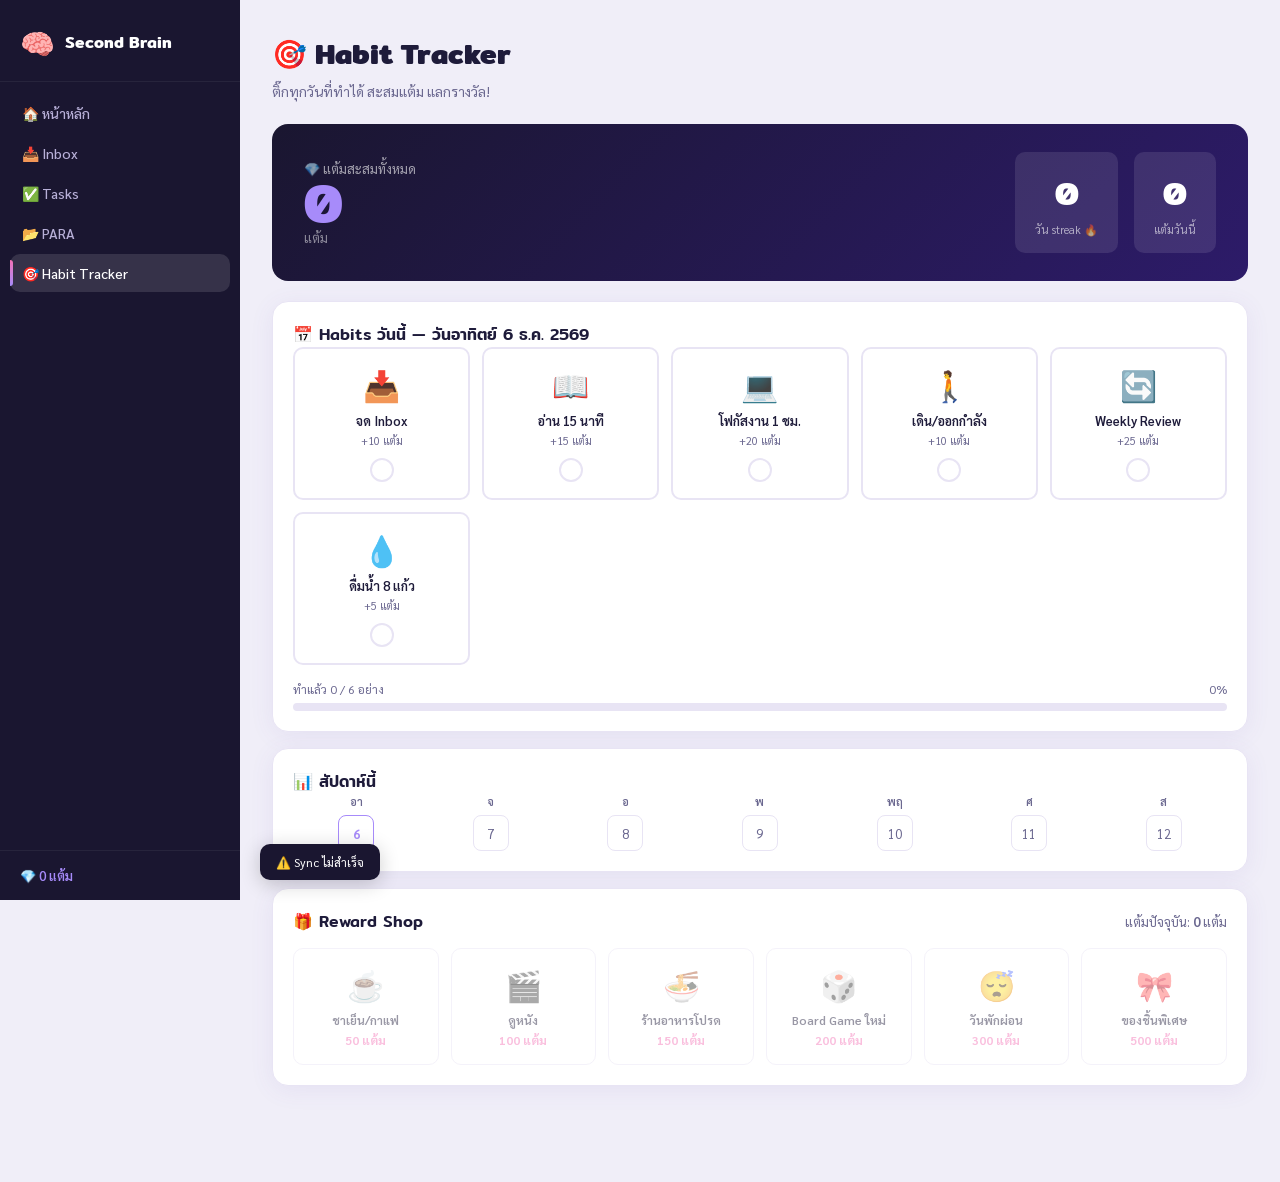
==== habit.html @ 5a7d234f "Initial commit — Second Brain personal productivity system - Static web app with HTML/CSS/JS - Inbox" ====
<!DOCTYPE html>
<html lang="th">
<head>
<meta charset="UTF-8">
<meta name="viewport" content="width=device-width, initial-scale=1.0">
<title>🎯 Habit Tracker — Second Brain</title>
<link href="https://fonts.googleapis.com/css2?family=Sarabun:wght@300;400;500;600;700&family=Mitr:wght@400;500;600;700&display=swap" rel="stylesheet">
<link rel="stylesheet" href="css/style.css">
</head>
<body>
<nav class="sidebar">
  <div class="sidebar-logo"><span class="logo-icon">🧠</span><span class="logo-text">Second Brain</span></div>
  <div class="sidebar-nav">
    <a href="index.html" class="nav-item">🏠 หน้าหลัก</a>
    <a href="inbox.html" class="nav-item">📥 Inbox <span class="badge" id="inbox-badge">0</span></a>
    <a href="tasks.html" class="nav-item">✅ Tasks</a>
    <a href="para.html" class="nav-item">📂 PARA</a>
    <a href="habit.html" class="nav-item active">🎯 Habit Tracker</a>
  </div>
  <div class="sidebar-footer"><div class="points-mini">💎 <span id="nav-points">0</span> แต้ม</div></div>
</nav>

<main class="main-content">
  <div class="page-header">
    <h1 class="page-title">🎯 Habit Tracker</h1>
    <p class="page-desc">ติ๊กทุกวันที่ทำได้ สะสมแต้ม แลกรางวัล!</p>
  </div>

  <!-- POINTS BAR -->
  <div class="points-hero">
    <div class="points-left">
      <div class="points-label">💎 แต้มสะสมทั้งหมด</div>
      <div class="points-big" id="total-points">0</div>
      <div class="points-sub">แต้ม</div>
    </div>
    <div class="points-right">
      <div class="streak-box">
        <div class="streak-num" id="streak-num">0</div>
        <div class="streak-label">วัน streak 🔥</div>
      </div>
      <div class="streak-box">
        <div class="streak-num" id="today-score">0</div>
        <div class="streak-label">แต้มวันนี้</div>
      </div>
    </div>
  </div>

  <!-- TODAY HABITS -->
  <div class="card">
    <h3 class="card-title">📅 Habits วันนี้ — <span id="today-date"></span></h3>
    <div class="habit-grid" id="habit-grid"></div>
    <div class="habit-progress">
      <div class="progress-label">
        <span>ทำแล้ว <span id="done-count">0</span> / <span id="total-count">0</span> อย่าง</span>
        <span id="progress-pct">0%</span>
      </div>
      <div class="progress-track"><div class="progress-fill" id="progress-fill" style="width:0%"></div></div>
    </div>
  </div>

  <!-- WEEKLY VIEW -->
  <div class="card">
    <h3 class="card-title">📊 สัปดาห์นี้</h3>
    <div class="week-grid" id="week-grid"></div>
  </div>

  <!-- REWARD SHOP -->
  <div class="card">
    <div class="card-header-row">
      <h3 class="card-title">🎁 Reward Shop</h3>
      <span class="card-desc">แต้มปัจจุบัน: <strong id="shop-points">0</strong> แต้ม</span>
    </div>
    <div class="reward-grid" id="reward-grid"></div>
  </div>

  <!-- REDEEM LOG -->
  <div class="card" id="redeem-log-card" style="display:none">
    <h3 class="card-title">🎉 รางวัลที่แลกไปแล้ว</h3>
    <div id="redeem-log"></div>
  </div>
</main>

<div class="toast" id="toast"></div>

<script src="js/app.js"></script>
<script src="js/habit.js"></script>
</body>
</html>
---- css/style.css ----
:root {
  --bg: #f0eef8;
  --sidebar-bg: #1a1630;
  --sidebar-text: #b8b0d8;
  --sidebar-active: #fff;
  --sidebar-active-bg: rgba(255,255,255,0.12);
  --pink: #f472b6;
  --purple: #a78bfa;
  --blue: #60a5fa;
  --green: #34d399;
  --yellow: #fbbf24;
  --red: #f87171;
  --card: #ffffff;
  --text: #1e1b3a;
  --mid: #6b6890;
  --light: #b8b4d0;
  --border: #e8e4f4;
  --shadow: 0 4px 24px rgba(100,80,180,0.08);
  --shadow-lg: 0 8px 40px rgba(100,80,180,0.14);
  --radius: 16px;
  --radius-sm: 10px;
}

* { box-sizing: border-box; margin: 0; padding: 0; }

body {
  font-family: 'Sarabun', sans-serif;
  background: var(--bg);
  color: var(--text);
  display: flex;
  min-height: 100vh;
}

/* ===== SIDEBAR ===== */
.sidebar {
  width: 240px; flex-shrink: 0;
  background: var(--sidebar-bg);
  display: flex; flex-direction: column;
  position: fixed; top: 0; left: 0; bottom: 0;
  z-index: 100; padding: 0;
}

.sidebar-logo {
  display: flex; align-items: center; gap: 10px;
  padding: 24px 20px 20px;
  border-bottom: 1px solid rgba(255,255,255,0.06);
}
.logo-icon { font-size: 28px; }
.logo-text { font-family: 'Mitr', sans-serif; font-size: 16px; font-weight: 600; color: white; }

.sidebar-nav { flex: 1; padding: 12px 10px; display: flex; flex-direction: column; gap: 2px; }
.nav-item {
  display: flex; align-items: center; gap: 8px;
  padding: 10px 12px; border-radius: var(--radius-sm);
  color: var(--sidebar-text); text-decoration: none;
  font-size: 14px; font-weight: 500; transition: all 0.2s;
  position: relative;
}
.nav-item:hover { background: rgba(255,255,255,0.07); color: white; }
.nav-item.active { background: var(--sidebar-active-bg); color: white; }
.nav-item.active::before {
  content: ''; position: absolute; left: 0; top: 6px; bottom: 6px;
  width: 3px; background: linear-gradient(180deg, var(--pink), var(--purple));
  border-radius: 0 3px 3px 0;
}

.badge {
  margin-left: auto; background: var(--pink); color: white;
  font-size: 10px; font-weight: 700; padding: 2px 7px;
  border-radius: 20px; min-width: 20px; text-align: center;
}
.badge[data-count="0"], .badge:empty { display: none; }

.sidebar-footer {
  padding: 16px 20px;
  border-top: 1px solid rgba(255,255,255,0.06);
}
.points-mini { color: var(--purple); font-size: 13px; font-weight: 600; }

/* ===== MAIN ===== */
.main-content {
  margin-left: 240px; flex: 1;
  padding: 32px 32px 80px;
  max-width: calc(100vw - 240px);
}

/* ===== HERO ===== */
.hero-section {
  border-radius: 24px; overflow: hidden;
  position: relative; margin-bottom: 28px;
  min-height: 180px;
}
.hero-bg {
  position: absolute; inset: 0;
  background: linear-gradient(135deg, #667eea 0%, #764ba2 40%, #f093fb 100%);
}
.hero-bg::after {
  content: ''; position: absolute; inset: 0;
  background: url("data:image/svg+xml,%3Csvg width='80' height='80' viewBox='0 0 80 80' xmlns='http://www.w3.org/2000/svg'%3E%3Cg fill='rgba(255,255,255,0.04)'%3E%3Ccircle cx='40' cy='40' r='20'/%3E%3Ccircle cx='0' cy='0' r='20'/%3E%3Ccircle cx='80' cy='80' r='20'/%3E%3C/g%3E%3C/svg%3E");
}
.hero-inner {
  position: relative; z-index: 1;
  padding: 32px 36px;
  display: flex; align-items: center; justify-content: space-between; gap: 24px;
  flex-wrap: wrap;
}
.hero-title { font-family: 'Mitr', sans-serif; font-size: 28px; font-weight: 700; color: white; }
.hero-sub { font-size: 14px; color: rgba(255,255,255,0.8); margin-top: 6px; font-style: italic; }
.hero-date { font-size: 13px; color: rgba(255,255,255,0.6); margin-top: 4px; }
.hero-stats { display: flex; gap: 14px; flex-wrap: wrap; }
.stat-card {
  background: rgba(255,255,255,0.18); backdrop-filter: blur(8px);
  border-radius: 14px; padding: 14px 20px; text-align: center;
  border: 1px solid rgba(255,255,255,0.2); min-width: 80px;
}
.stat-num { font-family: 'Mitr', sans-serif; font-size: 26px; font-weight: 700; color: white; }
.stat-label { font-size: 11px; color: rgba(255,255,255,0.75); margin-top: 2px; }

/* ===== SECTION ===== */
.section { margin-bottom: 24px; }
.section-header { display: flex; align-items: baseline; gap: 10px; margin-bottom: 14px; }
.section-title { font-family: 'Mitr', sans-serif; font-size: 18px; font-weight: 600; color: var(--text); }
.section-sub { font-size: 13px; color: var(--light); }

/* ===== CARD ===== */
.card {
  background: var(--card); border-radius: var(--radius);
  padding: 20px; margin-bottom: 16px;
  box-shadow: var(--shadow); border: 1px solid var(--border);
}
.card-header-row { display: flex; align-items: center; justify-content: space-between; margin-bottom: 14px; }
.card-title { font-family: 'Mitr', sans-serif; font-size: 16px; font-weight: 500; color: var(--text); }
.card-desc { font-size: 13px; color: var(--mid); }

/* ===== PAGE HEADER ===== */
.page-header { margin-bottom: 24px; }
.page-title { font-family: 'Mitr', sans-serif; font-size: 28px; font-weight: 700; color: var(--text); }
.page-desc { font-size: 14px; color: var(--mid); margin-top: 6px; }

/* ===== INFO BANNER ===== */
.info-banner {
  background: linear-gradient(135deg, #fef9e0, #fef3c7);
  border: 1px solid #fde68a; border-radius: var(--radius-sm);
  padding: 12px 16px; display: flex; gap: 10px; align-items: center;
  font-size: 13px; color: #92400e; margin-bottom: 16px;
}

/* ===== CAPTURE ===== */
.capture-box { display: flex; gap: 10px; }
.capture-input {
  flex: 1; padding: 12px 16px; border-radius: var(--radius-sm);
  border: 1.5px solid var(--border); font-family: 'Sarabun', sans-serif;
  font-size: 14px; color: var(--text); outline: none; transition: border-color 0.2s;
  background: #fafaf8;
}
.capture-input:focus { border-color: var(--purple); background: white; }
.capture-btn {
  padding: 12px 20px; border-radius: var(--radius-sm);
  background: linear-gradient(135deg, var(--purple), var(--pink));
  border: none; color: white; font-family: 'Mitr', sans-serif;
  font-size: 14px; cursor: pointer; transition: all 0.2s; white-space: nowrap;
}
.capture-btn:hover { opacity: 0.9; transform: translateY(-1px); box-shadow: 0 4px 16px rgba(167,139,250,0.4); }

/* ===== FOCUS CARDS ===== */
.focus-grid { display: flex; flex-direction: column; gap: 10px; }
.focus-card {
  display: flex; align-items: center; gap: 14px;
  background: white; border-radius: var(--radius-sm);
  padding: 14px 16px; border: 1.5px solid var(--border);
  transition: all 0.2s;
}
.focus-card:hover { border-color: var(--purple); }
.focus-card.done { opacity: 0.5; }
.focus-card.done .focus-input { text-decoration: line-through; }
.priority-badge {
  font-family: 'Mitr', sans-serif; font-size: 12px; font-weight: 700;
  width: 32px; height: 32px; border-radius: 50%; flex-shrink: 0;
  display: flex; align-items: center; justify-content: center; color: white;
}
.priority-1 .priority-badge { background: linear-gradient(135deg, #f87171, #ef4444); }
.priority-2 .priority-badge { background: linear-gradient(135deg, #fbbf24, #f59e0b); }
.priority-3 .priority-badge { background: linear-gradient(135deg, #34d399, #10b981); }
.focus-input {
  flex: 1; border: none; outline: none; font-family: 'Sarabun', sans-serif;
  font-size: 14px; color: var(--text); background: transparent;
}
.focus-check {
  width: 28px; height: 28px; border-radius: 50%; border: 2px solid var(--border);
  display: flex; align-items: center; justify-content: center;
  cursor: pointer; transition: all 0.2s; font-size: 12px; color: transparent;
  flex-shrink: 0;
}
.focus-check:hover { border-color: var(--green); color: var(--green); }
.focus-card.done .focus-check { background: var(--green); border-color: var(--green); color: white; }

/* ===== INBOX PREVIEW ===== */
.inbox-preview { margin-top: 12px; display: flex; flex-direction: column; gap: 6px; }
.inbox-preview-item {
  display: flex; align-items: center; gap: 10px;
  background: white; border-radius: var(--radius-sm);
  padding: 10px 14px; border: 1px solid var(--border);
  font-size: 13px; animation: fadeUp 0.3s ease;
}
.inbox-dot { width: 6px; height: 6px; border-radius: 50%; background: var(--purple); flex-shrink: 0; }

/* ===== NAV CARDS ===== */
.nav-cards { display: grid; grid-template-columns: repeat(auto-fit, minmax(200px, 1fr)); gap: 16px; }
.nav-card {
  border-radius: var(--radius); padding: 22px;
  text-decoration: none; color: inherit;
  transition: all 0.25s; position: relative; overflow: hidden;
  border: 1px solid transparent;
}
.nav-card:hover { transform: translateY(-3px); box-shadow: var(--shadow-lg); }
.nav-card-icon { font-size: 32px; margin-bottom: 10px; display: block; }
.nav-card-title { font-family: 'Mitr', sans-serif; font-size: 16px; font-weight: 600; margin-bottom: 4px; }
.nav-card-desc { font-size: 12px; opacity: 0.8; margin-bottom: 10px; line-height: 1.5; }
.nav-card-count { font-size: 12px; font-weight: 600; opacity: 0.7; }
.inbox-card { background: linear-gradient(135deg, #fdf4ff, #fce7f3); border-color: #f9a8d4; color: #9d174d; }
.tasks-card { background: linear-gradient(135deg, #eff6ff, #dbeafe); border-color: #93c5fd; color: #1e40af; }
.para-card { background: linear-gradient(135deg, #f0fdf4, #dcfce7); border-color: #86efac; color: #166534; }
.habit-card { background: linear-gradient(135deg, #fffbeb, #fef3c7); border-color: #fcd34d; color: #92400e; }

/* ===== RULES GRID ===== */
.rules-grid { display: grid; grid-template-columns: repeat(auto-fit, minmax(220px, 1fr)); gap: 14px; }
.rule-card {
  background: white; border-radius: var(--radius-sm);
  padding: 18px; border: 1px solid var(--border);
}
.rule-icon { font-size: 24px; margin-bottom: 8px; }
.rule-title { font-family: 'Mitr', sans-serif; font-size: 14px; font-weight: 600; margin-bottom: 6px; }
.rule-desc { font-size: 12px; color: var(--mid); line-height: 1.6; }

/* ===== ITEM LIST (Inbox) ===== */
.item-list { display: flex; flex-direction: column; gap: 6px; min-height: 60px; }
.item-row {
  display: flex; align-items: center; gap: 10px;
  background: #fafaf8; border-radius: var(--radius-sm);
  padding: 11px 14px; border: 1px solid var(--border);
  transition: all 0.2s; font-size: 13px;
}
.item-row:hover { border-color: var(--purple); }
.item-row.done-item { opacity: 0.45; }
.item-row.done-item .item-text { text-decoration: line-through; }
.item-text { flex: 1; color: var(--text); }
.item-tag {
  font-size: 11px; padding: 2px 8px; border-radius: 8px;
  background: #f0eaff; color: #7c3aed; font-weight: 500;
}
.item-btn {
  background: none; border: none; cursor: pointer; font-size: 13px;
  padding: 3px 8px; border-radius: 6px; color: var(--mid);
  transition: all 0.15s;
}
.item-btn:hover { background: var(--border); color: var(--text); }
.empty-state { text-align: center; padding: 30px; color: var(--light); font-size: 14px; }

/* ===== TASK FORM ===== */
.task-form { display: flex; gap: 8px; flex-wrap: wrap; }
.select-input, .date-input {
  padding: 11px 12px; border-radius: var(--radius-sm);
  border: 1.5px solid var(--border); font-family: 'Sarabun', sans-serif;
  font-size: 13px; color: var(--text); outline: none; background: #fafaf8;
  transition: border-color 0.2s;
}
.select-input:focus, .date-input:focus { border-color: var(--purple); }

.filter-row { display: flex; gap: 8px; flex-wrap: wrap; margin-bottom: 16px; }
.filter-btn {
  padding: 7px 16px; border-radius: 20px; border: 1.5px solid var(--border);
  background: white; font-family: 'Sarabun', sans-serif; font-size: 13px;
  cursor: pointer; transition: all 0.2s; color: var(--mid);
}
.filter-btn:hover { border-color: var(--purple); color: var(--purple); }
.filter-btn.active { background: var(--purple); border-color: var(--purple); color: white; }
.task-count { background: var(--border); border-radius: 20px; padding: 2px 10px; font-size: 12px; color: var(--mid); }
.task-list { display: flex; flex-direction: column; gap: 6px; min-height: 40px; }

.btn-outline {
  padding: 6px 14px; border-radius: var(--radius-sm);
  border: 1.5px solid var(--border); background: white;
  font-family: 'Sarabun', sans-serif; font-size: 12px;
  cursor: pointer; color: var(--mid); transition: all 0.2s;
}
.btn-outline:hover { border-color: var(--red); color: var(--red); }

/* ===== REVIEW CARD ===== */
.review-card { background: linear-gradient(135deg, #f0fdf4, #dcfce7); border-color: #86efac; }
.review-list { display: flex; flex-direction: column; gap: 10px; margin-top: 12px; }
.review-item { display: flex; align-items: center; gap: 10px; font-size: 14px; cursor: pointer; }
.review-item input { width: 16px; height: 16px; cursor: pointer; }

/* ===== MODAL ===== */
.modal {
  position: fixed; inset: 0; background: rgba(0,0,0,0.5);
  display: none; align-items: center; justify-content: center; z-index: 999;
}
.modal.open { display: flex; }
.modal-box { background: white; border-radius: var(--radius); padding: 28px; min-width: 300px; }
.modal-title { font-family: 'Mitr', sans-serif; font-size: 18px; margin-bottom: 16px; }
.modal-options { display: grid; grid-template-columns: 1fr 1fr; gap: 8px; margin-bottom: 12px; }
.modal-opt {
  padding: 12px; border-radius: var(--radius-sm); border: 1.5px solid var(--border);
  background: white; font-family: 'Sarabun', sans-serif; font-size: 14px;
  cursor: pointer; transition: all 0.2s;
}
.modal-opt:hover { border-color: var(--purple); background: #f5f0ff; }
.done-opt { grid-column: span 2; background: linear-gradient(135deg, #f0fdf4, #dcfce7); border-color: #86efac; }
.modal-cancel { width: 100%; padding: 10px; border-radius: var(--radius-sm); border: 1px solid var(--border); background: white; cursor: pointer; color: var(--mid); font-family: 'Sarabun', sans-serif; }

/* ===== HABIT ===== */
.points-hero {
  background: linear-gradient(135deg, #1a1630, #2d1b69);
  border-radius: var(--radius); padding: 28px 32px;
  display: flex; align-items: center; justify-content: space-between;
  margin-bottom: 20px; gap: 20px;
}
.points-label { font-size: 13px; color: rgba(255,255,255,0.6); }
.points-big { font-family: 'Mitr', sans-serif; font-size: 52px; font-weight: 700; color: #a78bfa; line-height: 1; }
.points-sub { font-size: 13px; color: rgba(255,255,255,0.5); }
.points-right { display: flex; gap: 16px; }
.streak-box { background: rgba(255,255,255,0.1); border-radius: var(--radius-sm); padding: 16px 20px; text-align: center; }
.streak-num { font-family: 'Mitr', sans-serif; font-size: 32px; font-weight: 700; color: white; }
.streak-label { font-size: 11px; color: rgba(255,255,255,0.6); margin-top: 4px; }

.habit-grid { display: grid; grid-template-columns: repeat(auto-fit, minmax(160px, 1fr)); gap: 12px; margin-bottom: 16px; }
.habit-card {
  background: white; border-radius: var(--radius-sm); padding: 16px;
  border: 2px solid var(--border); cursor: pointer; transition: all 0.2s; text-align: center;
}
.habit-card:hover { border-color: var(--purple); box-shadow: 0 4px 16px rgba(167,139,250,0.15); }
.habit-card.checked { background: linear-gradient(135deg, #f5f3ff, #ede9fe); border-color: var(--purple); }
.habit-emoji { font-size: 30px; display: block; margin-bottom: 8px; }
.habit-name { font-size: 13px; font-weight: 600; color: var(--text); margin-bottom: 4px; }
.habit-pts { font-size: 11px; color: var(--mid); margin-bottom: 10px; }
.habit-circle {
  width: 24px; height: 24px; border-radius: 50%;
  border: 2px solid var(--border); margin: 0 auto;
  display: flex; align-items: center; justify-content: center;
  font-size: 12px; transition: all 0.2s;
}
.habit-card.checked .habit-circle { background: var(--purple); border-color: var(--purple); color: white; }

.habit-progress { margin-top: 8px; }
.progress-label { display: flex; justify-content: space-between; font-size: 12px; color: var(--mid); margin-bottom: 6px; }
.progress-track { height: 8px; background: var(--border); border-radius: 10px; overflow: hidden; }
.progress-fill { height: 100%; background: linear-gradient(90deg, var(--purple), var(--pink)); border-radius: 10px; transition: width 0.5s ease; }

.week-grid { display: grid; grid-template-columns: repeat(7, 1fr); gap: 8px; }
.week-day { text-align: center; }
.week-day-name { font-size: 11px; color: var(--mid); margin-bottom: 6px; font-weight: 600; }
.week-day-box {
  width: 36px; height: 36px; border-radius: 8px; margin: 0 auto;
  display: flex; align-items: center; justify-content: center; font-size: 13px;
  border: 1.5px solid var(--border); color: var(--mid);
}
.week-day-box.today { border-color: var(--purple); color: var(--purple); font-weight: 700; }
.week-day-box.done { background: linear-gradient(135deg, var(--purple), var(--pink)); border-color: transparent; color: white; }

.reward-grid { display: grid; grid-template-columns: repeat(auto-fit, minmax(140px, 1fr)); gap: 12px; }
.reward-card {
  background: white; border-radius: var(--radius-sm); padding: 16px 12px;
  text-align: center; border: 1.5px solid var(--border);
  cursor: pointer; transition: all 0.2s;
}
.reward-card:hover:not(.locked) { border-color: var(--pink); box-shadow: 0 4px 16px rgba(244,114,182,0.15); }
.reward-card.locked { opacity: 0.45; cursor: not-allowed; }
.reward-emoji { font-size: 30px; display: block; margin-bottom: 8px; }
.reward-name { font-size: 12px; font-weight: 600; color: var(--text); margin-bottom: 4px; }
.reward-cost { font-size: 12px; color: var(--pink); font-weight: 700; }

.toast {
  position: fixed; bottom: 24px; right: 24px;
  background: #1a1630; color: white; padding: 14px 20px;
  border-radius: var(--radius-sm); font-size: 14px;
  box-shadow: var(--shadow-lg); opacity: 0; transition: opacity 0.3s;
  z-index: 9999; max-width: 300px;
}
.toast.show { opacity: 1; }

/* ===== PARA ===== */
.para-grid { display: grid; grid-template-columns: 1fr 1fr; gap: 16px; }
@media (max-width: 800px) { .para-grid { grid-template-columns: 1fr; } }
.para-card { background: white; border-radius: var(--radius); padding: 20px; border: 1.5px solid var(--border); }
.projects-card { border-top: 4px solid var(--pink); }
.areas-card { border-top: 4px solid var(--purple); }
.resources-card { border-top: 4px solid var(--green); }
.archive-card { border-top: 4px solid var(--yellow); }
.para-card-header { display: flex; align-items: center; gap: 12px; margin-bottom: 10px; }
.para-icon { font-size: 26px; }
.para-title { font-family: 'Mitr', sans-serif; font-size: 16px; font-weight: 600; }
.para-subtitle { font-size: 12px; color: var(--mid); }
.para-add-btn {
  margin-left: auto; width: 28px; height: 28px; border-radius: 50%;
  border: 1.5px solid var(--border); background: white; cursor: pointer;
  font-size: 18px; color: var(--mid); transition: all 0.2s; line-height: 1;
}
.para-add-btn:hover { border-color: var(--purple); color: var(--purple); }
.para-desc-box { font-size: 12px; color: var(--mid); background: #fafaf8; border-radius: 8px; padding: 8px 12px; margin-bottom: 12px; }
.para-list { display: flex; flex-direction: column; gap: 6px; }
.para-item { display: flex; align-items: center; gap: 8px; padding: 7px 0; border-bottom: 1px solid #f5f3ff; font-size: 13px; }
.para-item:last-child { border-bottom: none; }
.para-item-dot { width: 6px; height: 6px; border-radius: 50%; background: var(--purple); flex-shrink: 0; }
.para-item-text { flex: 1; }
.para-item-date { font-size: 11px; color: var(--light); }
.para-input { width: 100%; padding: 8px 12px; border-radius: 8px; border: 1.5px solid var(--purple); font-family: 'Sarabun', sans-serif; font-size: 13px; outline: none; margin-top: 8px; }

/* ===== ANIMATIONS ===== */
@keyframes fadeUp { from{opacity:0;transform:translateY(8px)} to{opacity:1;transform:translateY(0)} }
.card { animation: fadeUp 0.3s ease; }

@media (max-width: 768px) {
  .sidebar { transform: translateX(-100%); }
  .main-content { margin-left: 0; padding: 20px 16px; max-width: 100vw; }
  .hero-inner { flex-direction: column; }
  .nav-cards { grid-template-columns: 1fr 1fr; }
}
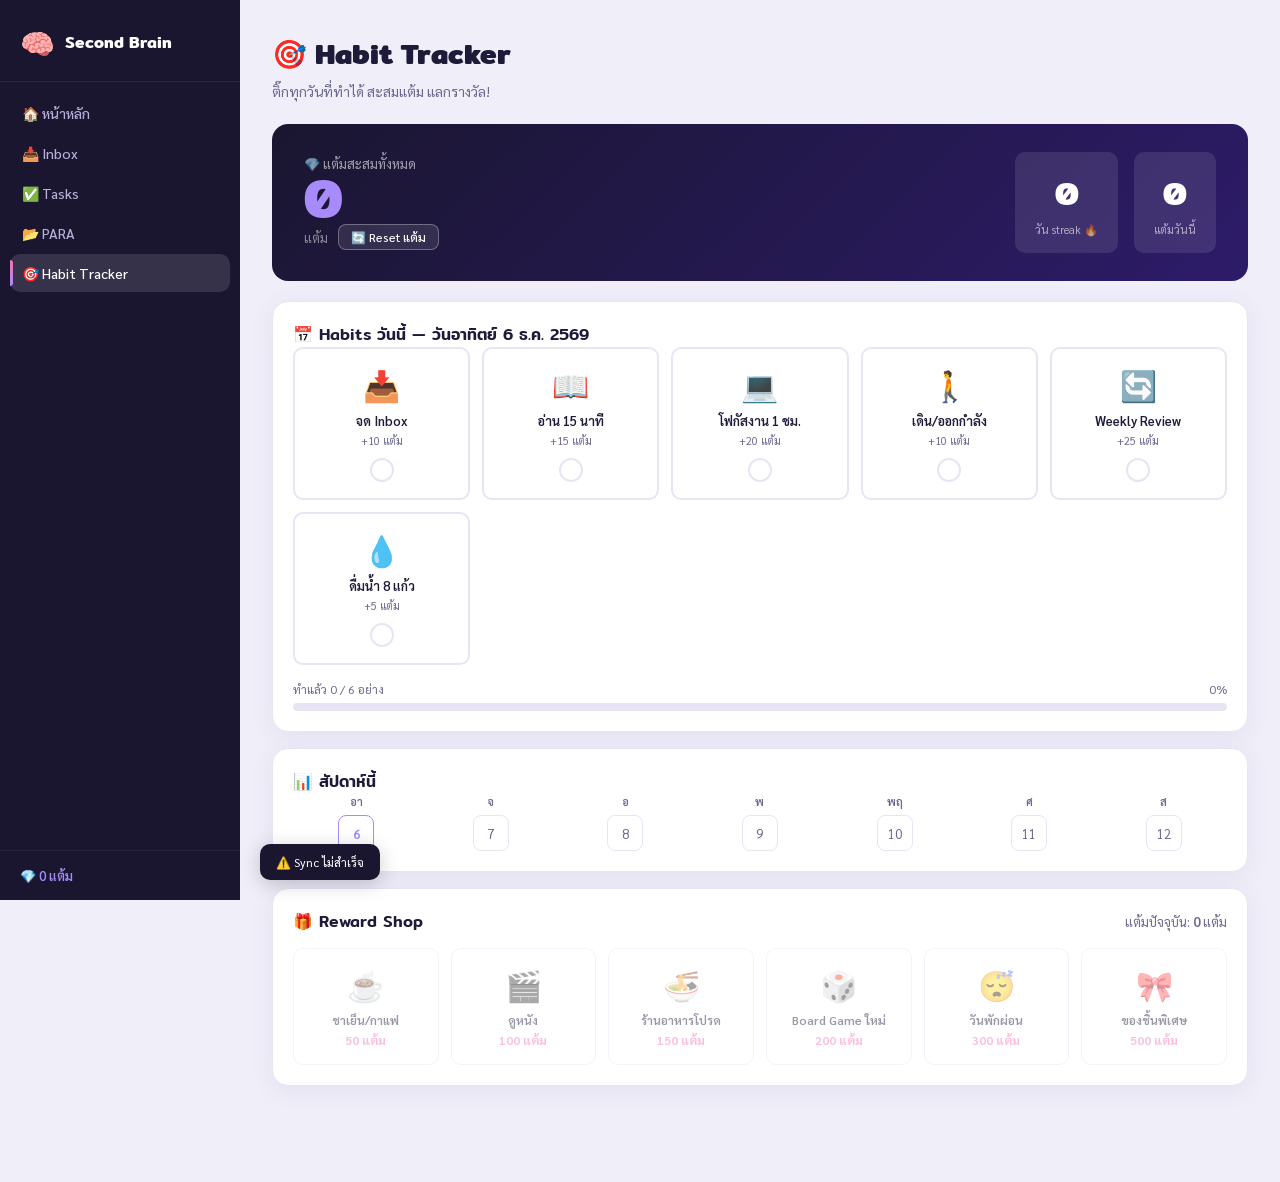
==== commit 27f1913c: "ีfix bug" ====
--- a/habit.html
+++ b/habit.html
@@ -31,7 +31,17 @@
     <div class="points-left">
       <div class="points-label">💎 แต้มสะสมทั้งหมด</div>
       <div class="points-big" id="total-points">0</div>
-      <div class="points-sub">แต้ม</div>
+      <div class="points-sub" style="display:flex;align-items:center;gap:10px;">
+        แต้ม
+        <button onclick="resetPoints()" style="
+          padding:4px 12px;border-radius:8px;border:1.5px solid rgba(255,255,255,0.3);
+          background:rgba(255,255,255,0.1);color:white;font-size:12px;font-family:inherit;
+          cursor:pointer;transition:all 0.2s;font-weight:500;
+        " onmouseover="this.style.background='rgba(255,255,255,0.2)'"
+           onmouseout="this.style.background='rgba(255,255,255,0.1)'">
+          🔄 Reset แต้ม
+        </button>
+      </div>
     </div>
     <div class="points-right">
       <div class="streak-box">
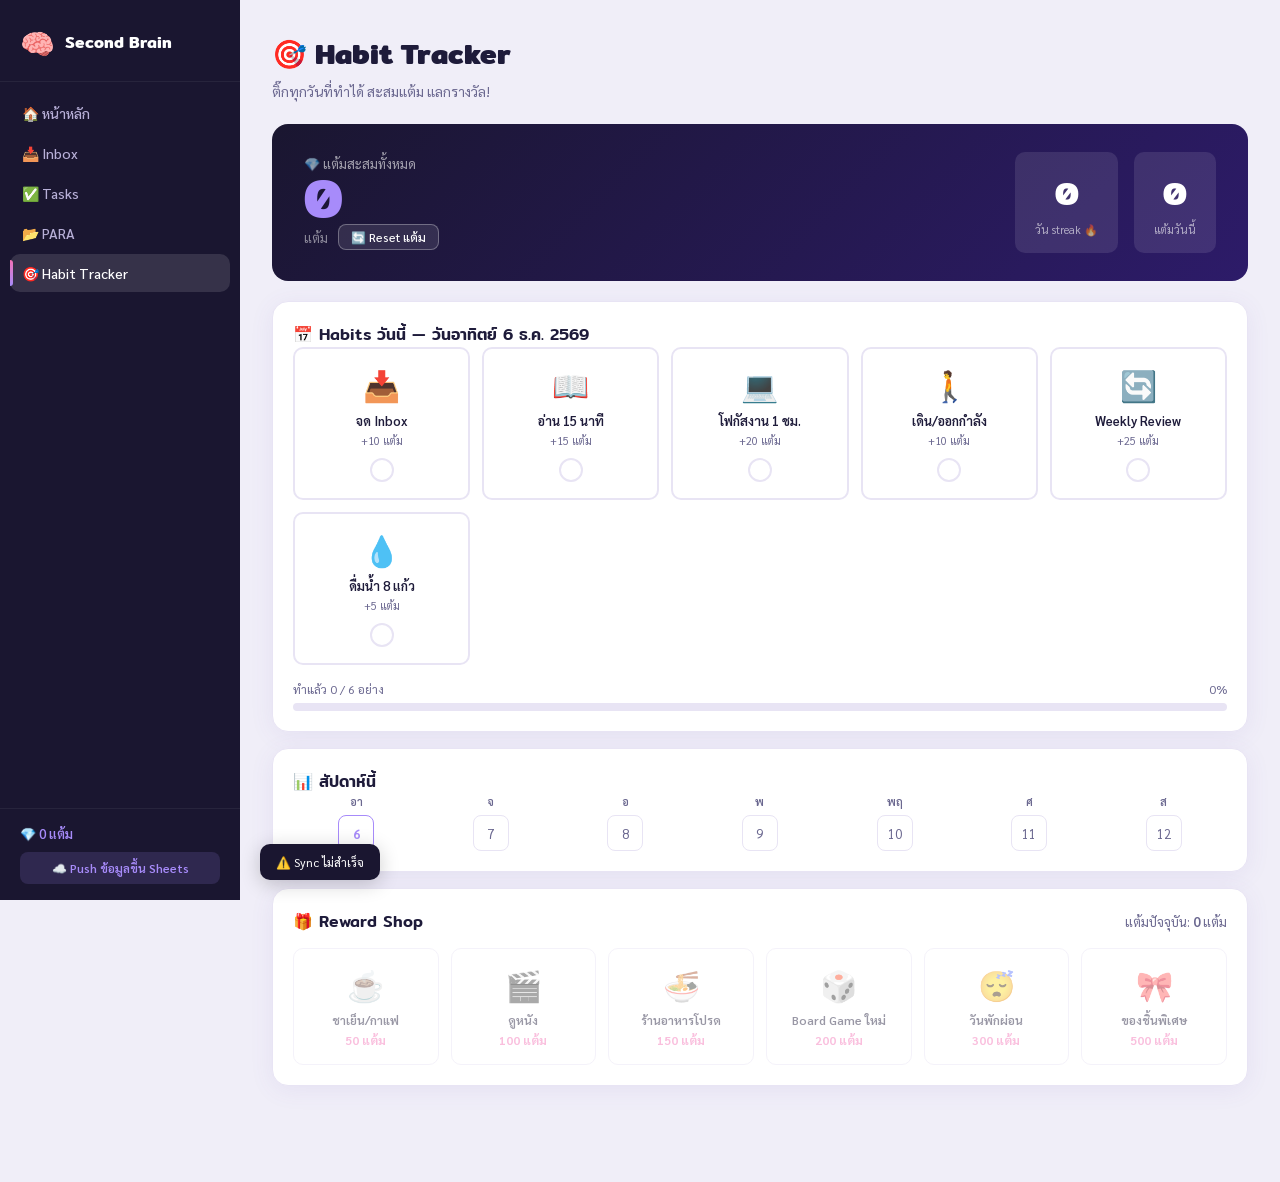
==== commit 0b81b1c8: "fix: เพิ่มปุ่ม Force Push ข้อมูลขึ้น Sheets สำหรับ sync ข้าม device - forceSyncAll() ใน app.js: push" ====
--- a/habit.html
+++ b/habit.html
@@ -6,6 +6,12 @@
 <title>🎯 Habit Tracker — Second Brain</title>
 <link href="https://fonts.googleapis.com/css2?family=Sarabun:wght@300;400;500;600;700&family=Mitr:wght@400;500;600;700&display=swap" rel="stylesheet">
 <link rel="stylesheet" href="css/style.css">
+<link rel="manifest" href="manifest.json">
+<link rel="apple-touch-icon" href="icons/apple-touch-icon.png">
+<meta name="theme-color" content="#a78bfa">
+<meta name="apple-mobile-web-app-capable" content="yes">
+<meta name="apple-mobile-web-app-status-bar-style" content="black-translucent">
+<meta name="apple-mobile-web-app-title" content="Second Brain">
 </head>
 <body>
 <nav class="sidebar">
@@ -13,11 +19,12 @@
   <div class="sidebar-nav">
     <a href="index.html" class="nav-item">🏠 หน้าหลัก</a>
     <a href="inbox.html" class="nav-item">📥 Inbox <span class="badge" id="inbox-badge">0</span></a>
-    <a href="tasks.html" class="nav-item">✅ Tasks</a>
+    <a href="tasks.html" class="nav-item">✅ Tasks <span class="badge" id="tasks-badge" style="display:none">0</span></a>
     <a href="para.html" class="nav-item">📂 PARA</a>
     <a href="habit.html" class="nav-item active">🎯 Habit Tracker</a>
   </div>
-  <div class="sidebar-footer"><div class="points-mini">💎 <span id="nav-points">0</span> แต้ม</div></div>
+  <div class="sidebar-footer"><div class="points-mini">💎 <span id="nav-points">0</span> แต้ม</div>
+    <button class="sync-all-btn" onclick="forceSyncAll()">☁️ Push ข้อมูลขึ้น Sheets</button></div>
 </nav>
 
 <main class="main-content">
--- a/css/style.css
+++ b/css/style.css
@@ -76,6 +76,14 @@
   border-top: 1px solid rgba(255,255,255,0.06);
 }
 .points-mini { color: var(--purple); font-size: 13px; font-weight: 600; }
+.sync-all-btn {
+  display: block; width: 100%; margin-top: 10px;
+  padding: 8px 10px; border: none; border-radius: 8px; cursor: pointer;
+  background: rgba(167,139,250,0.15); color: #a78bfa;
+  font-size: 12px; font-family: 'Sarabun', sans-serif; font-weight: 600;
+  transition: background 0.2s;
+}
+.sync-all-btn:hover { background: rgba(167,139,250,0.3); }
 
 /* ===== MAIN ===== */
 .main-content {
@@ -257,7 +265,21 @@
 .empty-state { text-align: center; padding: 30px; color: var(--light); font-size: 14px; }
 
 /* ===== TASK FORM ===== */
-.task-form { display: flex; gap: 8px; flex-wrap: wrap; }
+.task-form { display: flex; gap: 8px; flex-wrap: wrap; align-items: center; }
+.date-range-group {
+  display: flex; align-items: center; gap: 6px;
+  background: #fafaf8; border: 1.5px solid var(--border);
+  border-radius: var(--radius-sm); padding: 4px 10px;
+  transition: border-color 0.2s;
+}
+.date-range-group:focus-within { border-color: var(--purple); }
+.date-range-group .date-input {
+  border: none; background: transparent; padding: 6px 4px;
+  font-size: 13px; width: 130px;
+}
+.date-range-group .date-input:focus { border: none; outline: none; }
+.date-label { font-size: 11px; color: var(--mid); font-weight: 600; white-space: nowrap; }
+.date-arrow { color: var(--mid); font-size: 13px; }
 .select-input, .date-input {
   padding: 11px 12px; border-radius: var(--radius-sm);
   border: 1.5px solid var(--border); font-family: 'Sarabun', sans-serif;
@@ -307,6 +329,7 @@
 }
 .modal-opt:hover { border-color: var(--purple); background: #f5f0ff; }
 .done-opt { grid-column: span 2; background: linear-gradient(135deg, #f0fdf4, #dcfce7); border-color: #86efac; }
+.task-opt { grid-column: span 2; background: linear-gradient(135deg, #fdf4ff, #ede9fe); border-color: var(--purple); color: var(--text); font-weight: 600; }
 .modal-cancel { width: 100%; padding: 10px; border-radius: var(--radius-sm); border: 1px solid var(--border); background: white; cursor: pointer; color: var(--mid); font-family: 'Sarabun', sans-serif; }
 
 /* ===== HABIT ===== */
@@ -406,6 +429,20 @@
 .para-item-date { font-size: 11px; color: var(--light); }
 .para-input { width: 100%; padding: 8px 12px; border-radius: 8px; border: 1.5px solid var(--purple); font-family: 'Sarabun', sans-serif; font-size: 13px; outline: none; margin-top: 8px; }
 
+/* ===== PARA PROJECT FORM ===== */
+.para-project-form { margin-top: 10px; padding: 12px; background: #faf8ff; border-radius: 10px; border: 1.5px dashed var(--purple); }
+.para-date-row { display: flex; align-items: center; gap: 8px; margin-top: 8px; flex-wrap: wrap; }
+.para-date-group { display: flex; flex-direction: column; gap: 3px; flex: 1; min-width: 120px; }
+.para-date-label { font-size: 11px; color: var(--mid); font-weight: 600; }
+.para-date-input { padding: 7px 10px; border-radius: 8px; border: 1.5px solid var(--border); font-family: 'Sarabun', sans-serif; font-size: 13px; outline: none; background: white; width: 100%; transition: border-color 0.2s; }
+.para-date-input:focus { border-color: var(--purple); }
+.para-date-arrow { color: var(--mid); font-size: 16px; font-weight: bold; margin-top: 16px; flex-shrink: 0; }
+.para-form-actions { display: flex; gap: 8px; justify-content: flex-end; margin-top: 10px; }
+.para-form-cancel { padding: 6px 14px; border-radius: 8px; border: 1.5px solid var(--border); background: white; font-family: 'Sarabun', sans-serif; font-size: 13px; cursor: pointer; color: var(--mid); transition: all 0.2s; }
+.para-form-cancel:hover { border-color: var(--mid); }
+.para-form-save { padding: 6px 16px; border-radius: 8px; border: none; background: linear-gradient(135deg, var(--pink), var(--purple)); color: white; font-family: 'Sarabun', sans-serif; font-size: 13px; font-weight: 600; cursor: pointer; transition: all 0.2s; }
+.para-form-save:hover { transform: translateY(-1px); box-shadow: 0 4px 12px rgba(167,139,250,0.4); }
+
 /* ===== ANIMATIONS ===== */
 @keyframes fadeUp { from{opacity:0;transform:translateY(8px)} to{opacity:1;transform:translateY(0)} }
 .card { animation: fadeUp 0.3s ease; }
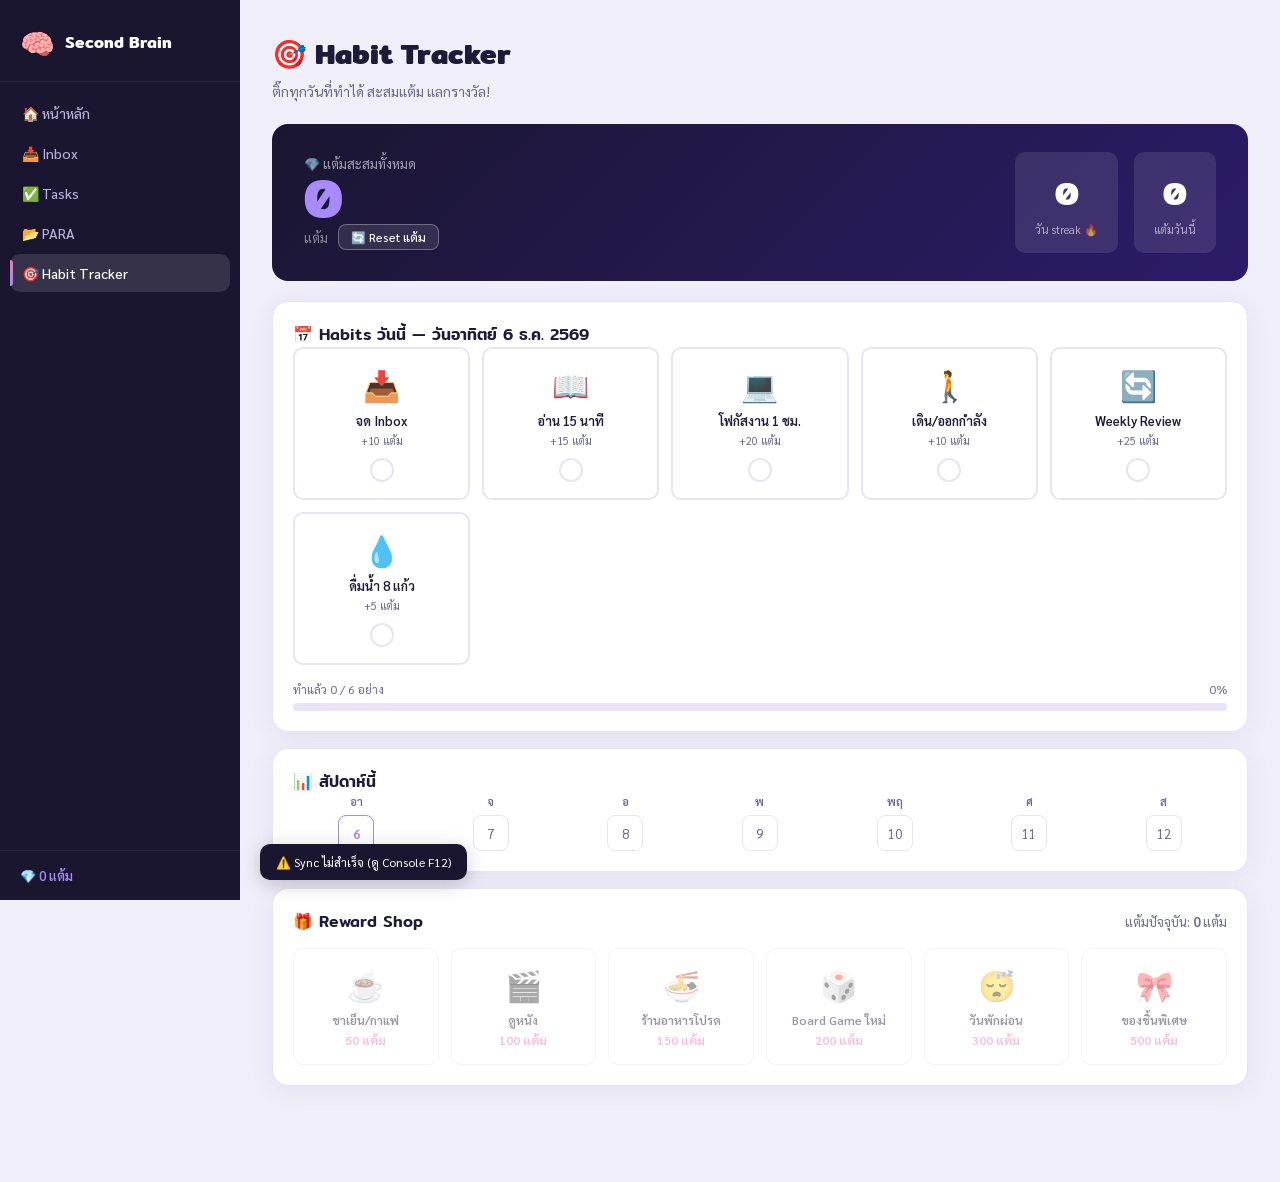
==== commit 610e3c92: "feat: ลบปุ่ม Push ออกจาก sidebar — habit.html" ====
--- a/habit.html
+++ b/habit.html
@@ -24,7 +24,7 @@
     <a href="habit.html" class="nav-item active">🎯 Habit Tracker</a>
   </div>
   <div class="sidebar-footer"><div class="points-mini">💎 <span id="nav-points">0</span> แต้ม</div>
-    <button class="sync-all-btn" onclick="forceSyncAll()">☁️ Push ข้อมูลขึ้น Sheets</button></div>
+    </div>
 </nav>
 
 <main class="main-content">
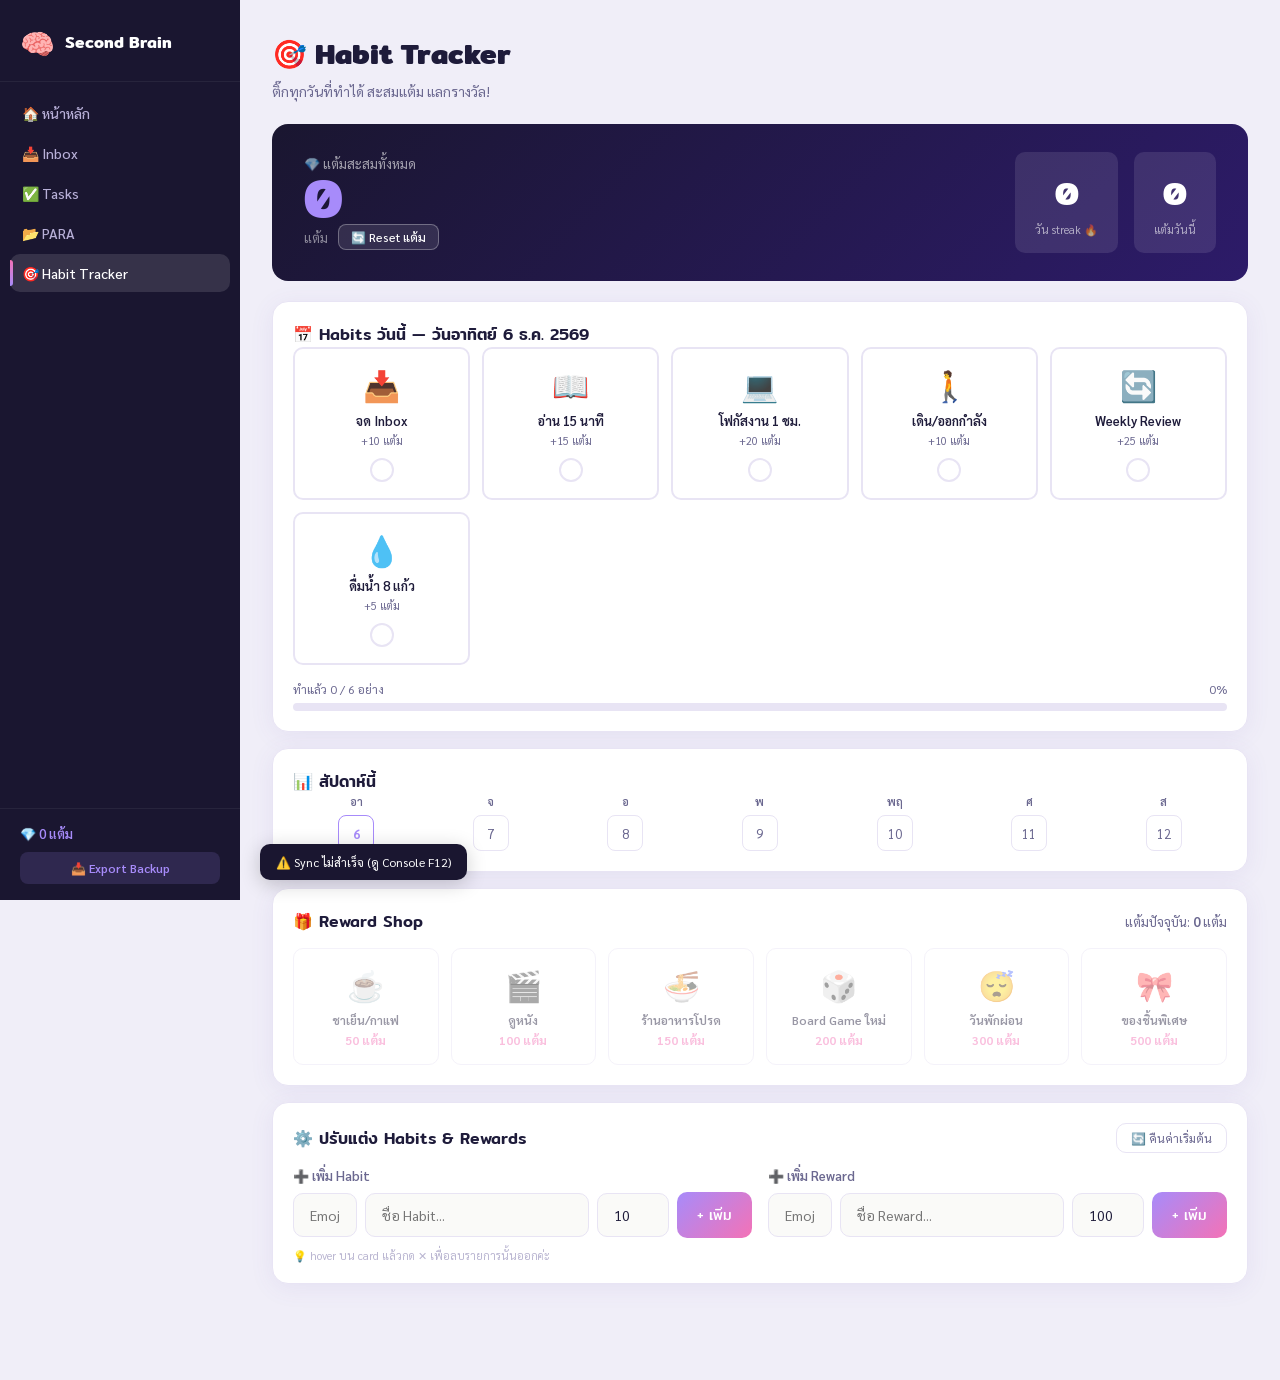
==== commit 1a7d338f: "feat: UX improvements 8-15 — mobile, search, overdue, sync, customization #8  Mobile responsive: ham" ====
--- a/habit.html
+++ b/habit.html
@@ -90,6 +90,35 @@
     <div class="reward-grid" id="reward-grid"></div>
   </div>
 
+  <!-- MANAGE HABITS & REWARDS -->
+  <div class="card">
+    <div class="card-header-row">
+      <h3 class="card-title">⚙️ ปรับแต่ง Habits & Rewards</h3>
+      <button class="btn-outline" style="font-size:12px" onclick="resetHabitsToDefault()">🔄 คืนค่าเริ่มต้น</button>
+    </div>
+    <div style="display:grid;grid-template-columns:1fr 1fr;gap:16px;margin-top:12px">
+      <div>
+        <div style="font-size:13px;font-weight:600;color:var(--mid);margin-bottom:8px">➕ เพิ่ม Habit</div>
+        <div class="task-form" style="flex-wrap:wrap;gap:8px">
+          <input class="capture-input" id="new-habit-emoji" placeholder="Emoji" style="width:64px;flex:none" maxlength="4" />
+          <input class="capture-input" id="new-habit-name" placeholder="ชื่อ Habit..." style="flex:1;min-width:120px" />
+          <input class="capture-input" id="new-habit-pts" type="number" placeholder="แต้ม" style="width:72px;flex:none" value="10" min="1" />
+          <button class="capture-btn" onclick="addHabit()">+ เพิ่ม</button>
+        </div>
+      </div>
+      <div>
+        <div style="font-size:13px;font-weight:600;color:var(--mid);margin-bottom:8px">➕ เพิ่ม Reward</div>
+        <div class="task-form" style="flex-wrap:wrap;gap:8px">
+          <input class="capture-input" id="new-reward-emoji" placeholder="Emoji" style="width:64px;flex:none" maxlength="4" />
+          <input class="capture-input" id="new-reward-name" placeholder="ชื่อ Reward..." style="flex:1;min-width:120px" />
+          <input class="capture-input" id="new-reward-cost" type="number" placeholder="แต้ม" style="width:72px;flex:none" value="100" min="1" />
+          <button class="capture-btn" onclick="addReward()">+ เพิ่ม</button>
+        </div>
+      </div>
+    </div>
+    <p style="font-size:11px;color:var(--light);margin-top:10px">💡 hover บน card แล้วกด ✕ เพื่อลบรายการนั้นออกค่ะ</p>
+  </div>
+
   <!-- REDEEM LOG -->
   <div class="card" id="redeem-log-card" style="display:none">
     <h3 class="card-title">🎉 รางวัลที่แลกไปแล้ว</h3>
--- a/css/style.css
+++ b/css/style.css
@@ -447,9 +447,63 @@
 @keyframes fadeUp { from{opacity:0;transform:translateY(8px)} to{opacity:1;transform:translateY(0)} }
 .card { animation: fadeUp 0.3s ease; }
 
+/* ===== SEARCH ===== */
+.search-wrapper { position: relative; margin-bottom: 12px; }
+.search-wrapper::before {
+  content: '🔍'; position: absolute; left: 12px; top: 50%;
+  transform: translateY(-50%); font-size: 13px; pointer-events: none;
+}
+.search-box {
+  width: 100%; padding: 10px 14px 10px 36px;
+  border: 2px solid var(--border); border-radius: 10px;
+  font-size: 14px; font-family: 'Sarabun', sans-serif; outline: none;
+  background: #fafafa; transition: border-color 0.2s;
+}
+.search-box:focus { border-color: var(--purple); background: white; }
+
+/* ===== OVERDUE ===== */
+.overdue-tag {
+  font-size: 10px; font-weight: 700; color: white;
+  background: var(--red); padding: 2px 7px; border-radius: 10px;
+  flex-shrink: 0;
+}
+
+/* ===== HABIT / REWARD DELETE BTN ===== */
+.habit-card { position: relative; }
+.reward-card { position: relative; }
+.item-delete-btn {
+  position: absolute; top: 5px; right: 5px;
+  width: 20px; height: 20px; border-radius: 50%; border: none;
+  background: rgba(0,0,0,0.08); color: var(--mid); font-size: 10px;
+  cursor: pointer; display: none; align-items: center; justify-content: center;
+  transition: all 0.15s; line-height: 1;
+}
+.habit-card:hover .item-delete-btn,
+.reward-card:hover .item-delete-btn { display: flex; }
+.item-delete-btn:hover { background: var(--red); color: white; }
+
+/* ===== MOBILE ===== */
+.hamburger {
+  display: none;
+  position: fixed; top: 12px; left: 12px; z-index: 200;
+  background: var(--sidebar-bg); color: white; border: none;
+  border-radius: 10px; width: 42px; height: 42px; font-size: 20px;
+  cursor: pointer; align-items: center; justify-content: center;
+  box-shadow: 0 2px 12px rgba(0,0,0,0.25);
+}
+.sidebar-overlay {
+  display: none;
+  position: fixed; inset: 0; background: rgba(0,0,0,0.45); z-index: 99;
+}
+.sidebar-overlay.open { display: block; }
+
 @media (max-width: 768px) {
-  .sidebar { transform: translateX(-100%); }
-  .main-content { margin-left: 0; padding: 20px 16px; max-width: 100vw; }
+  .hamburger { display: flex; }
+  .sidebar { transform: translateX(-100%); transition: transform 0.3s ease; z-index: 150; }
+  .sidebar.open { transform: translateX(0); }
+  .main-content { margin-left: 0 !important; padding: 20px 16px 60px; padding-top: 64px; max-width: 100vw; }
   .hero-inner { flex-direction: column; }
   .nav-cards { grid-template-columns: 1fr 1fr; }
-}
+  .para-grid { grid-template-columns: 1fr; }
+  .task-form { flex-wrap: wrap; }
+}
